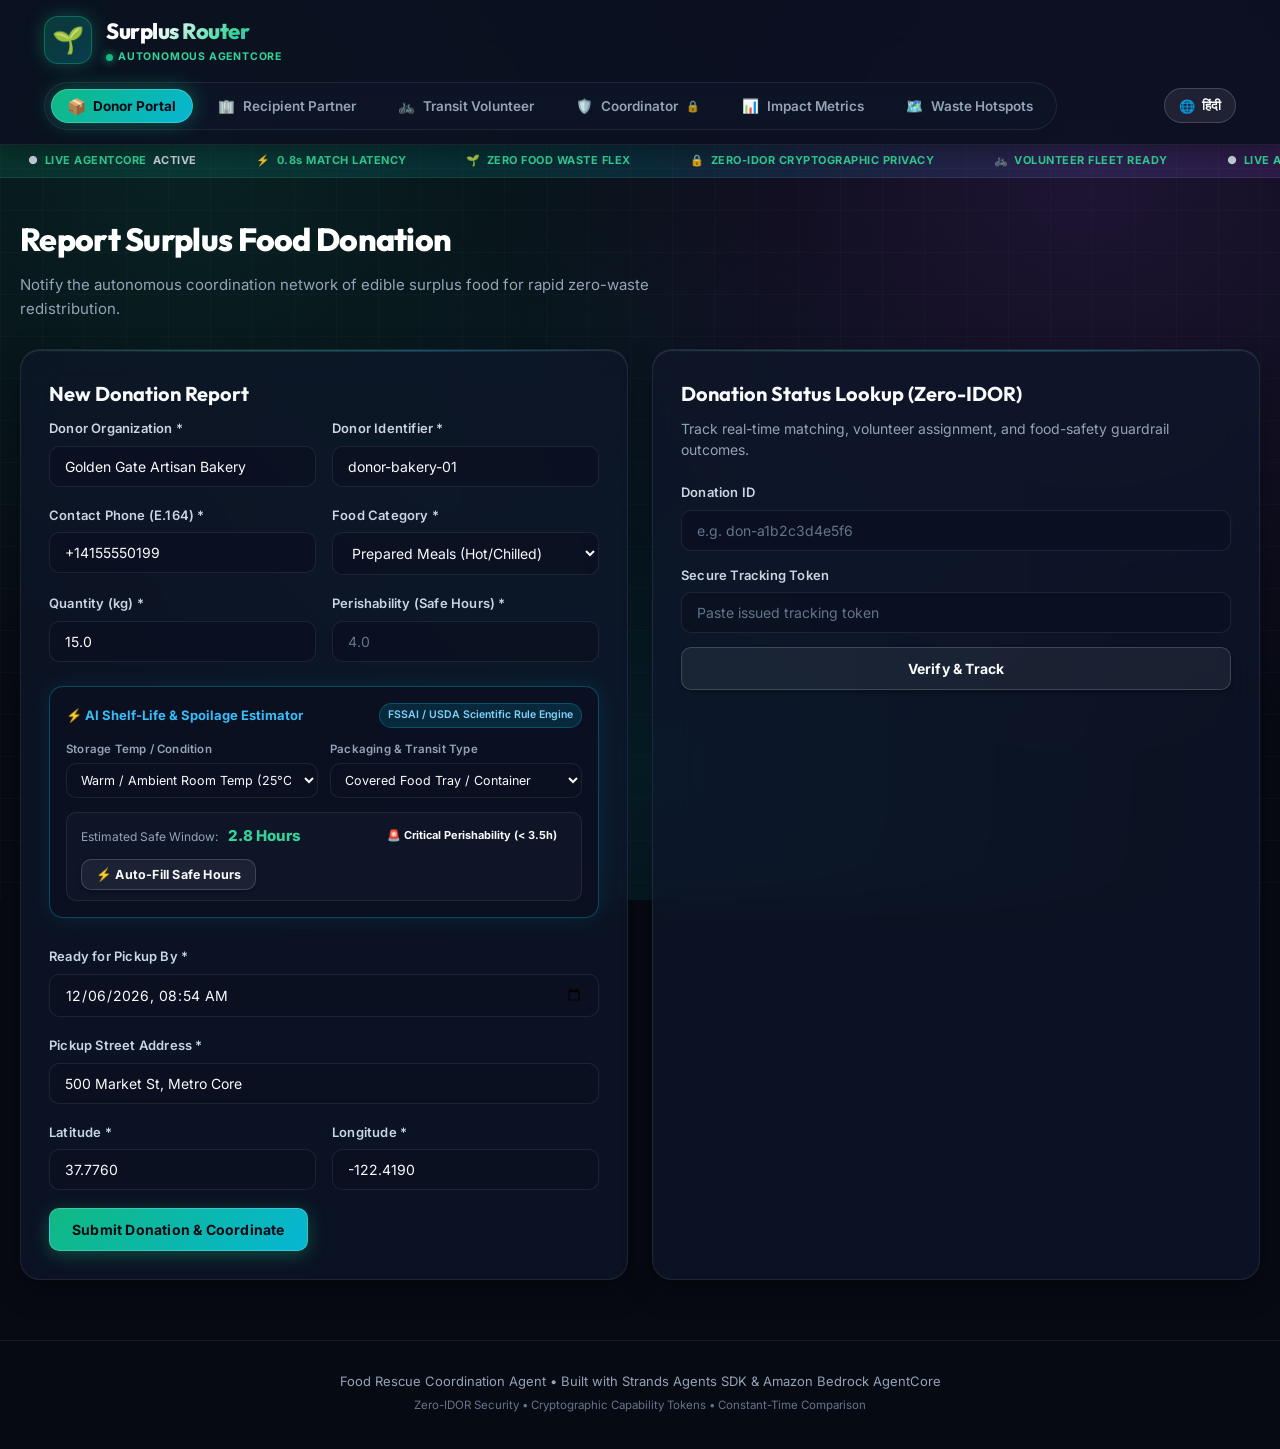
==== frontend/index.html @ caf74957 "feat: add AI/ML forecasting, Arrhenius shelf-life, VRP route optimization, 10-slide executive presen" ====
<!DOCTYPE html>
<html lang="en">
<head>
  <meta charset="UTF-8">
  <meta name="viewport" content="width=device-width, initial-scale=1.0">
  <meta name="description" content="Surplus Router: Autonomous food rescue coordination agent matching surplus food to local community partners and shelters with transparent scoring and zero-leak privacy.">
  <title>Surplus Router — Autonomous Food Rescue Coordination Agent</title>
  <!-- Google Fonts: Inter & Outfit -->
  <link rel="preconnect" href="https://fonts.googleapis.com">
  <link rel="preconnect" href="https://fonts.gstatic.com" crossorigin>
  <link href="https://fonts.googleapis.com/css2?family=Inter:wght@400;500;600;700&family=Outfit:wght@500;600;700;800&display=swap" rel="stylesheet">
  <link rel="stylesheet" href="css/style.css">
</head>
<body>
  <!-- Global Application Header -->
  <header class="app-header">
    <div class="header-container">
      <div class="logo-group">
        <span class="logo-icon" aria-hidden="true">🌱</span>
        <div class="logo-text">
          <span class="logo-title">Surplus Router</span>
          <span class="logo-badge">Autonomous AgentCore</span>
        </div>
      </div>

      <!-- Navigation Tabs with Accessible Roles -->
      <nav class="role-nav" aria-label="Role Navigation">
        <button id="nav-tab-donor" class="nav-btn active" data-tab="donor" aria-selected="true" role="tab">
          <span class="nav-icon">📦</span> <span data-i18n="nav_donor">Donor Portal</span>
        </button>
        <button id="nav-tab-recipient" class="nav-btn" data-tab="recipient" aria-selected="false" role="tab">
          <span class="nav-icon">🏢</span> <span data-i18n="nav_recipient">Recipient Partner</span>
        </button>
        <button id="nav-tab-volunteer" class="nav-btn" data-tab="volunteer" aria-selected="false" role="tab">
          <span class="nav-icon">🚲</span> <span data-i18n="nav_volunteer">Transit Volunteer</span>
        </button>
        <button id="nav-tab-coordinator" class="nav-btn" data-tab="coordinator" aria-selected="false" role="tab">
          <span class="nav-icon">🛡️</span> <span data-i18n="nav_coordinator">Coordinator</span> <span class="lock-indicator">🔒</span>
        </button>
        <button id="nav-tab-impact" class="nav-btn" data-tab="impact" aria-selected="false" role="tab">
          <span class="nav-icon">📊</span> <span data-i18n="nav_impact">Impact Metrics</span>
        </button>
        <button id="nav-tab-hotspots" class="nav-btn" data-tab="hotspots" aria-selected="false" role="tab">
          <span class="nav-icon">🗺️</span> <span data-i18n="nav_hotspots">Waste Hotspots</span>
        </button>
      </nav>

      <div class="header-actions">
        <button type="button" id="btn-lang-toggle" class="lang-toggle-btn" title="Toggle Language (English / हिंदी)">
          <span class="lang-flag">🌐</span> <span id="lang-toggle-text">हिंदी</span>
        </button>
      </div>
    </div>
  </header>

  <!-- Live Status Marquee Ticker -->
  <div class="live-ticker-bar" aria-hidden="true">
    <div class="ticker-content">
      <span>● <strong>LIVE AGENTCORE</strong> ACTIVE</span>
      <span>⚡ <strong>0.8s MATCH LATENCY</strong></span>
      <span>🌱 <strong>ZERO FOOD WASTE FLEX</strong></span>
      <span>🔒 <strong>ZERO-IDOR CRYPTOGRAPHIC PRIVACY</strong></span>
      <span>🚲 <strong>VOLUNTEER FLEET READY</strong></span>
      <span>● <strong>LIVE AGENTCORE</strong> ACTIVE</span>
      <span>⚡ <strong>0.8s MATCH LATENCY</strong></span>
      <span>🌱 <strong>ZERO FOOD WASTE FLEX</strong></span>
      <span>🔒 <strong>ZERO-IDOR CRYPTOGRAPHIC PRIVACY</strong></span>
      <span>🚲 <strong>VOLUNTEER FLEET READY</strong></span>
    </div>
  </div>

  <!-- Main Container -->
  <main class="app-main">
    <div class="main-container">

      <!-- ================================================================= -->
      <!-- 1. DONOR PORTAL TAB                                               -->
      <!-- ================================================================= -->
      <section id="tab-panel-donor" class="tab-panel active" role="tabpanel" aria-labelledby="nav-tab-donor">
        <div class="panel-header">
          <h1 data-i18n="donor_heading">Report Surplus Food Donation</h1>
          <p class="panel-subtitle" data-i18n="donor_subtitle">Notify the autonomous coordination network of edible surplus food for rapid zero-waste redistribution.</p>
        </div>

        <div class="grid-layout grid-2-col">
          <!-- Report Form Card -->
          <article class="glass-card">
            <h2 class="card-title" data-i18n="donor_card_title">New Donation Report</h2>
            <form id="donor-report-form" class="standard-form" novalidate>
              <div class="form-row">
                <div class="form-group">
                  <label for="donor-input-name">Donor Organization *</label>
                  <input type="text" id="donor-input-name" required placeholder="e.g. Green Bakery & Deli" maxlength="256">
                </div>
                <div class="form-group">
                  <label for="donor-input-id">Donor Identifier *</label>
                  <input type="text" id="donor-input-id" required placeholder="e.g. donor-kitchen-01" maxlength="64">
                </div>
              </div>

              <div class="form-row">
                <div class="form-group">
                  <label for="donor-input-phone">Contact Phone (E.164) *</label>
                  <input type="tel" id="donor-input-phone" required placeholder="+12125550199" pattern="^\+?[1-9]\d{6,14}$">
                </div>
                <div class="form-group">
                  <label for="donor-select-category">Food Category *</label>
                  <select id="donor-select-category" required>
                    <option value="prepared_meals">Prepared Meals (Hot/Chilled)</option>
                    <option value="produce">Fresh Produce (Fruits/Veg)</option>
                    <option value="bakery">Bakery & Bread</option>
                    <option value="dairy">Dairy & Refrigerated</option>
                    <option value="meat">Meat & Poultry</option>
                    <option value="packaged">Packaged Goods & Pantry</option>
                  </select>
                </div>
              </div>

              <div class="form-row">
                <div class="form-group">
                  <label for="donor-input-quantity">Quantity (kg) *</label>
                  <input type="number" id="donor-input-quantity" required min="0.5" max="5000" step="0.5" placeholder="25.0">
                </div>
                <div class="form-group">
                  <label for="donor-input-perishability">Perishability (Safe Hours) *</label>
                  <input type="number" id="donor-input-perishability" required min="1.0" max="168.0" step="0.5" placeholder="4.0">
                </div>
              </div>

              <!-- AI Food Shelf-Life & Safety Estimator Widget -->
              <div class="ai-estimator-box">
                <div class="estimator-header">
                  <span class="estimator-title" data-i18n="ai_estimator_title">⚡ AI Shelf-Life & Spoilage Estimator</span>
                  <span class="estimator-badge" data-i18n="ai_estimator_badge">FSSAI / USDA Scientific Rule Engine</span>
                </div>
                <div class="estimator-controls">
                  <div class="estimator-col">
                    <label for="ai-food-temp" data-i18n="ai_temp_label">Storage Temp / Condition</label>
                    <select id="ai-food-temp">
                      <option value="warm_ambient">Warm / Ambient Room Temp (25°C - 35°C)</option>
                      <option value="hot_steaming">Hot / Freshly Cooked (>60°C)</option>
                      <option value="refrigerated">Refrigerated Chilled (0°C - 4°C)</option>
                      <option value="frozen">Frozen Deep Freeze (&lt;-18°C)</option>
                    </select>
                  </div>
                  <div class="estimator-col">
                    <label for="ai-food-packaging" data-i18n="ai_pkg_label">Packaging & Transit Type</label>
                    <select id="ai-food-packaging">
                      <option value="covered_tray">Covered Food Tray / Container</option>
                      <option value="sealed_thermal">Sealed Insulated Thermal Box</option>
                      <option value="open_exposed">Open Buffet / Foil Wrapped</option>
                    </select>
                  </div>
                </div>
                <div class="estimator-result-row">
                  <div class="estimator-result-stat">
                    <span class="stat-label" data-i18n="ai_safe_window_label">Estimated Safe Window:</span>
                    <span id="ai-result-hours" class="stat-value">3.5 Hours</span>
                  </div>
                  <span id="ai-result-badge" class="risk-pill risk-warning">⚠️ High Spoilage Urgency</span>
                  <button type="button" id="btn-apply-shelf-life" class="btn btn-secondary btn-sm" data-i18n="btn_apply_hours">⚡ Auto-Fill Safe Hours</button>
                </div>
              </div>

              <div class="form-group">
                <label for="donor-input-ready-by">Ready for Pickup By *</label>
                <input type="datetime-local" id="donor-input-ready-by" required>
              </div>

              <div class="form-group">
                <label for="donor-input-address">Pickup Street Address *</label>
                <input type="text" id="donor-input-address" required placeholder="100 Main St, New York, NY" maxlength="256">
              </div>

              <div class="form-row">
                <div class="form-group">
                  <label for="donor-input-lat">Latitude *</label>
                  <input type="number" id="donor-input-lat" required step="0.000001" placeholder="40.7128">
                </div>
                <div class="form-group">
                  <label for="donor-input-lon">Longitude *</label>
                  <input type="number" id="donor-input-lon" required step="0.000001" placeholder="-74.0060">
                </div>
              </div>

              <div class="form-actions">
                <button type="submit" id="donor-btn-submit" class="btn btn-primary">
                  <span class="btn-text">Submit Donation & Coordinate</span>
                  <span class="btn-spinner" aria-hidden="true"></span>
                </button>
              </div>
              <div id="donor-form-status" class="alert-message hidden" role="alert"></div>
            </form>
          </article>

          <!-- Tracking & Live Lifecycle Card -->
          <article class="glass-card">
            <h2 class="card-title">Donation Status Lookup (Zero-IDOR)</h2>
            <p class="card-desc">Track real-time matching, volunteer assignment, and food-safety guardrail outcomes.</p>

            <form id="donor-lookup-form" class="lookup-group">
              <div class="form-group">
                <label for="track-input-id">Donation ID</label>
                <input type="text" id="track-input-id" placeholder="e.g. don-a1b2c3d4e5f6" required>
              </div>
              <div class="form-group">
                <label for="track-input-token">Secure Tracking Token</label>
                <input type="password" id="track-input-token" placeholder="Paste issued tracking token" required>
              </div>
              <button type="submit" id="track-btn-search" class="btn btn-secondary">Verify & Track</button>
            </form>

            <div id="donor-tracking-result" class="tracking-result-box hidden">
              <div class="receipt-header">
                <span class="receipt-label">Current Lifecycle State</span>
                <span id="track-status-pill" class="status-pill status-reported">REPORTED</span>
              </div>
              <div class="receipt-details">
                <div class="receipt-row">
                  <span class="key">Donation ID:</span>
                  <span id="track-res-id" class="val mono"></span>
                </div>
                <div class="receipt-row">
                  <span class="key">Category & Weight:</span>
                  <span id="track-res-cat-qty" class="val"></span>
                </div>
                <div class="receipt-row">
                  <span class="key">Matched Partner:</span>
                  <span id="track-res-recipient" class="val highlight"></span>
                </div>
                <div class="receipt-row">
                  <span class="key">Assigned Volunteer:</span>
                  <span id="track-res-volunteer" class="val highlight"></span>
                </div>
                <div class="receipt-row">
                  <span class="key">Ready Window:</span>
                  <span id="track-res-ready" class="val"></span>
                </div>
                <div id="track-escalation-row" class="receipt-row hidden alert-row">
                  <span class="key">Escalation Notice:</span>
                  <span id="track-res-escalation" class="val alert-text"></span>
                </div>
              </div>
              <div id="track-secret-token-display" class="secret-token-box hidden">
                <div class="token-alert-header">
                  <span class="token-alert-title">🔒 Save Your Tracking Secret:</span>
                  <span class="token-badge-masked">🔒 Masked for Security</span>
                </div>
                <div class="token-code-row">
                  <code id="track-secret-token-val" class="token-code"></code>
                  <button type="button" id="track-secret-toggle-btn" class="token-action-btn" title="Toggle token visibility">👁️ Show</button>
                  <button type="button" id="track-secret-copy-btn" class="token-action-btn" title="Copy tracking secret">📋 Copy</button>
                </div>
                <p class="token-note">Required for all future lookups. Stored as a salted SHA-256 hash on server.</p>
              </div>
            </div>
          </article>
        </div>
      </section>

      <!-- ================================================================= -->
      <!-- 2. RECIPIENT PORTAL TAB                                           -->
      <!-- ================================================================= -->
      <section id="tab-panel-recipient" class="tab-panel" role="tabpanel" aria-labelledby="nav-tab-recipient">
        <div class="panel-header">
          <h1 data-i18n="recipient_heading">Recipient Capacity & Dietary Check-in</h1>
          <p class="panel-subtitle" data-i18n="recipient_subtitle">Maintain real-time intake capacity so the autonomous router never over-allocates food to your shelter.</p>
        </div>

        <div class="grid-layout grid-2-col">
          <article class="glass-card">
            <h2 class="card-title">Partner Check-in Form</h2>
            <form id="recipient-checkin-form" class="standard-form">
              <div class="form-row">
                <div class="form-group">
                  <label for="recipient-input-id">Recipient ID *</label>
                  <input type="text" id="recipient-input-id" required placeholder="e.g. rec-shelter-01">
                </div>
                <div class="form-group">
                  <label for="recipient-input-token">Access Token *</label>
                  <input type="password" id="recipient-input-token" required placeholder="Partner secret token">
                </div>
              </div>

              <div class="form-group">
                <label for="recipient-input-capacity">Remaining Intake Capacity (kg) *</label>
                <input type="number" id="recipient-input-capacity" required min="0" max="10000" step="1" placeholder="150">
              </div>

              <div class="form-group">
                <label>Operational Status *</label>
                <div class="radio-group">
                  <label class="radio-label">
                    <input type="radio" name="rec-status" value="ACTIVE" checked> Active Intake
                  </label>
                  <label class="radio-label">
                    <input type="radio" name="rec-status" value="INACTIVE"> Temporarily Paused
                  </label>
                </div>
              </div>

              <div class="form-group">
                <label>Dietary Preferences / Exclusions</label>
                <div class="checkbox-grid">
                  <label class="check-label"><input type="checkbox" id="rec-pref-prepared" value="prepared_meals" checked> Prepared Meals</label>
                  <label class="check-label"><input type="checkbox" id="rec-pref-produce" value="produce" checked> Fresh Produce</label>
                  <label class="check-label"><input type="checkbox" id="rec-pref-bakery" value="bakery" checked> Bakery</label>
                  <label class="check-label"><input type="checkbox" id="rec-pref-halal" value="halal"> Halal Certified Only</label>
                </div>
              </div>

              <button type="submit" id="recipient-btn-update" class="btn btn-primary">
                Update Capacity & Preferences
              </button>
              <div id="recipient-status-msg" class="alert-message hidden" role="alert"></div>
            </form>
          </article>

          <article class="glass-card">
            <h2 class="card-title">Capacity Management Principles</h2>
            <ul class="principles-list">
              <li><strong>Zero Spoilage Guarantee:</strong> Once your capacity drops below a donation's weight, the agent automatically loops to the next ranked recipient.</li>
              <li><strong>Atomic Deductions:</strong> Claims occur via DynamoDB ACID transactions (`TransactWriteItems`), preventing double-allocations.</li>
              <li><strong>Near-Capacity Warning:</strong> When intake falls below 30kg, an advisory signal alerts coordinators without disqualifying valid smaller donations.</li>
            </ul>
          </article>
        </div>
      </section>

      <!-- ================================================================= -->
      <!-- 3. VOLUNTEER PORTAL TAB                                           -->
      <!-- ================================================================= -->
      <section id="tab-panel-volunteer" class="tab-panel" role="tabpanel" aria-labelledby="nav-tab-volunteer">
        <div class="panel-header">
          <h1 data-i18n="volunteer_heading">Transit Volunteer Check-in & Assignments</h1>
          <p class="panel-subtitle" data-i18n="volunteer_subtitle">Update dispatch availability and view active food delivery trips with strict cross-party privacy.</p>
        </div>

        <div class="grid-layout grid-2-col">
          <article class="glass-card">
            <h2 class="card-title">Volunteer Availability</h2>
            <form id="volunteer-checkin-form" class="standard-form">
              <div class="form-row">
                <div class="form-group">
                  <label for="volunteer-input-id">Volunteer ID *</label>
                  <input type="text" id="volunteer-input-id" required placeholder="e.g. vol-alpha-01">
                </div>
                <div class="form-group">
                  <label for="volunteer-input-token">Access Token *</label>
                  <input type="password" id="volunteer-input-token" required placeholder="Volunteer secret token">
                </div>
              </div>

              <div class="form-group">
                <label>Transit Status *</label>
                <div class="radio-group">
                  <label class="radio-label">
                    <input type="radio" name="vol-status" value="AVAILABLE" checked> Available for Dispatch
                  </label>
                  <label class="radio-label">
                    <input type="radio" name="vol-status" value="UNAVAILABLE"> Off Duty / Busy
                  </label>
                </div>
              </div>

              <div class="form-row">
                <div class="form-group">
                  <label for="volunteer-input-vehicle">Vehicle Type</label>
                  <select id="volunteer-input-vehicle">
                    <option value="car">Car / SUV</option>
                    <option value="van">Cargo Van</option>
                    <option value="bicycle">Cargo Bicycle</option>
                    <option value="foot">Walking / Cart</option>
                  </select>
                </div>
                <div class="form-group">
                  <label for="volunteer-input-max-kg">Max Capacity (kg)</label>
                  <input type="number" id="volunteer-input-max-kg" min="5" max="1000" placeholder="50.0">
                </div>
              </div>

              <button type="submit" id="volunteer-btn-save" class="btn btn-primary">Save Availability</button>
              <div id="volunteer-status-msg" class="alert-message hidden" role="alert"></div>
            </form>
          </article>

          <article class="glass-card">
            <h2 class="card-title">My Assigned Rescue Missions</h2>
            <button id="volunteer-btn-refresh-assignments" class="btn btn-secondary btn-sm">Refresh Trip Feed</button>
            <div id="volunteer-assignments-container" class="assignments-list">
              <p class="empty-state">Authenticate to inspect active pickup and delivery missions.</p>
            </div>
          </article>
        </div>
      </section>

      <!-- ================================================================= -->
      <!-- 4. COORDINATOR COMMAND CENTER TAB (AUTHENTICATED)                 -->
      <!-- ================================================================= -->
      <section id="tab-panel-coordinator" class="tab-panel" role="tabpanel" aria-labelledby="nav-tab-coordinator">
        <div class="panel-header">
          <h1 data-i18n="coord_heading">Coordinator Command Center</h1>
          <p class="panel-subtitle" data-i18n="coord_subtitle">Live system oversight, automated escalation handling, and manual dispatch overrides.</p>
        </div>

        <!-- Auth Gate Modal / Overlay -->
        <div id="coord-auth-gate" class="glass-card coord-gate-card">
          <span class="gate-icon">🔐</span>
          <h2>Coordinator Authentication Required</h2>
          <p>Please enter your authorized Coordinator API Key to access live management feeds.</p>
          <form id="coordinator-login-form" class="inline-form">
            <input type="password" id="coord-input-api-key" placeholder="Enter Coordinator API Key" required minlength="16">
            <button type="submit" id="coord-btn-login" class="btn btn-primary">Authenticate</button>
          </form>
          <div id="coord-login-error" class="alert-message alert-error hidden" role="alert"></div>
        </div>

        <!-- Authenticated Dashboard View -->
        <div id="coord-dashboard-view" class="coord-view-container hidden">
          <div class="dashboard-toolbar">
            <div class="toolbar-status">
              <span class="badge badge-online">● Session Active</span>
              <span id="coord-last-refresh" class="timestamp-text"></span>
            </div>
            <div class="toolbar-actions">
              <button id="coord-btn-refresh" class="btn btn-secondary btn-sm">Refresh Live Feed</button>
              <button id="coord-btn-logout" class="btn btn-danger btn-sm">Sign Out</button>
            </div>
          </div>

          <!-- Dual Column: Escalation Queue & Live Feed -->
          <div class="grid-layout grid-2-col">
            <!-- Escalation Queue -->
            <article class="glass-card">
              <div class="card-header-badge">
                <h2 class="card-title">⚠️ Escalation Queue (Action Required)</h2>
                <span id="coord-escalation-count" class="counter-badge count-warning">0</span>
              </div>
              <div id="coord-escalations-list" class="queue-list">
                <p class="empty-state">No pending escalations. Autonomous coordination healthy.</p>
              </div>
            </article>

            <!-- Live Lifecycle Feed -->
            <article class="glass-card">
              <div class="card-header-badge">
                <h2 class="card-title">Active Donation Pipeline</h2>
                <span id="coord-donation-count" class="counter-badge count-info">0</span>
              </div>
              <div id="coord-donations-feed" class="feed-list">
                <p class="empty-state">Loading active donations...</p>
              </div>
            </article>
          </div>
        </div>
      </section>

      <!-- ================================================================= -->
      <!-- 5. IMPACT SUMMARY TAB                                             -->
      <!-- ================================================================= -->
      <section id="tab-panel-impact" class="tab-panel" role="tabpanel" aria-labelledby="nav-tab-impact">
        <div class="panel-header">
          <h1 data-i18n="impact_heading">Community Food Rescue Impact</h1>
          <p class="panel-subtitle" data-i18n="impact_subtitle">Cumulative metrics quantifying surplus food diverted from landfills to community kitchens.</p>
        </div>

        <div class="metrics-grid">
          <div class="metric-card glass-card">
            <span class="metric-icon">⚖️</span>
            <div class="metric-val" id="metric-kg-routed">0.0 kg</div>
            <div class="metric-label">Surplus Food Routed</div>
          </div>

          <div class="metric-card glass-card">
            <span class="metric-icon">🍲</span>
            <div class="metric-val" id="metric-meals-routed">0</div>
            <div class="metric-label">Meals Equivalent (USDA 0.5kg/meal)</div>
          </div>

          <div class="metric-card glass-card">
            <span class="metric-icon">🏛️</span>
            <div class="metric-val" id="metric-orgs-served">0</div>
            <div class="metric-label">Non-Profit Partners Fed</div>
          </div>

          <div class="metric-card glass-card">
            <span class="metric-icon">🚚</span>
            <div class="metric-val" id="metric-active-volunteers">5</div>
            <div class="metric-label">Active Transit Volunteers</div>
          </div>
        </div>
      </section>

      <!-- ================================================================= -->
      <!-- TAB 6: Waste Hotspot Map & Geo Predictive Analytics (Indore / MP) -->
      <!-- ================================================================= -->
      <section id="tab-panel-hotspots" class="tab-panel" role="tabpanel" aria-labelledby="nav-tab-hotspots">
        <div class="panel-header">
          <h1 data-i18n="hotspots_heading">Indore Surplus & Waste Hotspot Map</h1>
          <p class="panel-subtitle" data-i18n="hotspots_subtitle">Predictive geospatial analytics identifying recurring surplus clusters across Indore municipal wards for preemptive volunteer fleet routing.</p>
        </div>

        <div class="hotspots-container">
          <!-- Interactive Geospatial Visualizer -->
          <div class="glass-card">
            <div class="map-toolbar">
              <div>
                <span class="map-badge" data-i18n="hotspot_map_badge">LIVE GEO-HEATMAP</span>
                <span class="map-zone-label" data-i18n="hotspot_map_region">Indore Municipal Corporation (IMC)</span>
              </div>
              <div class="map-filter-group">
                <button type="button" class="map-filter-btn active" data-filter="all" data-i18n="filter_all">All Hotspots</button>
                <button type="button" class="map-filter-btn" data-filter="high" data-i18n="filter_high">High Urgency (&lt;3h)</button>
                <button type="button" class="map-filter-btn" data-filter="night" data-i18n="filter_night">Night Markets</button>
              </div>
            </div>

            <div class="svg-map-wrapper">
              <svg class="cyber-hotspot-svg" viewBox="0 0 600 400" xmlns="http://www.w3.org/2000/svg">
                <!-- Background Grid Coordinates -->
                <defs>
                  <pattern id="grid-pattern" width="30" height="30" patternUnits="userSpaceOnUse">
                    <path d="M 30 0 L 0 0 0 30" fill="none" stroke="rgba(255, 255, 255, 0.04)" stroke-width="1" />
                  </pattern>
                  <radialGradient id="aura-red" cx="50%" cy="50%" r="50%">
                    <stop offset="0%" stop-color="#ef4444" stop-opacity="0.8" />
                    <stop offset="100%" stop-color="#ef4444" stop-opacity="0" />
                  </radialGradient>
                  <radialGradient id="aura-amber" cx="50%" cy="50%" r="50%">
                    <stop offset="0%" stop-color="#f59e0b" stop-opacity="0.8" />
                    <stop offset="100%" stop-color="#f59e0b" stop-opacity="0" />
                  </radialGradient>
                  <radialGradient id="aura-green" cx="50%" cy="50%" r="50%">
                    <stop offset="0%" stop-color="#10b981" stop-opacity="0.8" />
                    <stop offset="100%" stop-color="#10b981" stop-opacity="0" />
                  </radialGradient>
                </defs>
                <rect width="600" height="400" fill="#080c18" />
                <rect width="600" height="400" fill="url(#grid-pattern)" />

                <!-- Transit Route Corridors -->
                <path d="M 230 250 L 330 190 L 450 110" fill="none" stroke="rgba(6, 182, 212, 0.35)" stroke-width="2" stroke-dasharray="4,4" />
                <path d="M 230 250 L 170 320 L 300 340" fill="none" stroke="rgba(16, 185, 129, 0.3)" stroke-width="2" stroke-dasharray="4,4" />
                <path d="M 330 190 L 370 230 L 300 340" fill="none" stroke="rgba(244, 63, 94, 0.35)" stroke-width="2" stroke-dasharray="4,4" />

                <!-- Partner Shelters (Destination hubs) -->
                <g class="shelter-node" transform="translate(300, 340)">
                  <rect x="-8" y="-8" width="16" height="16" fill="#06b6d4" rx="3" />
                  <text x="0" y="20" fill="#94a3b8" font-size="10" text-anchor="middle" font-family="Inter, sans-serif">Geeta Bhawan Shelter</text>
                </g>
                <g class="shelter-node" transform="translate(490, 160)">
                  <rect x="-8" y="-8" width="16" height="16" fill="#06b6d4" rx="3" />
                  <text x="0" y="20" fill="#94a3b8" font-size="10" text-anchor="middle" font-family="Inter, sans-serif">Vijay Nagar Red Cross</text>
                </g>

                <!-- Hotspot 1: Sarafa Night Market (High Urgency) -->
                <g class="map-node node-active" id="node-sarafa" data-zone="sarafa" transform="translate(230, 250)">
                  <circle class="pulse-aura" r="28" fill="url(#aura-red)" />
                  <circle class="node-dot" r="9" fill="#ef4444" stroke="#ffffff" stroke-width="2" />
                  <text x="0" y="-14" fill="#ffffff" font-size="11" font-weight="700" text-anchor="middle" font-family="Inter, sans-serif">Sarafa Bazaar</text>
                  <text x="0" y="22" fill="#f87171" font-size="9" text-anchor="middle" font-family="Inter, sans-serif">185 kg/day (High)</text>
                </g>

                <!-- Hotspot 2: 56 Dukan (Medium Urgency) -->
                <g class="map-node" id="node-chhappan" data-zone="chhappan" transform="translate(330, 190)">
                  <circle class="pulse-aura" r="24" fill="url(#aura-amber)" />
                  <circle class="node-dot" r="8" fill="#f59e0b" stroke="#ffffff" stroke-width="2" />
                  <text x="0" y="-13" fill="#ffffff" font-size="11" font-weight="700" text-anchor="middle" font-family="Inter, sans-serif">56 Dukan</text>
                  <text x="0" y="21" fill="#fbbf24" font-size="9" text-anchor="middle" font-family="Inter, sans-serif">140 kg/day</text>
                </g>

                <!-- Hotspot 3: Vijay Nagar Banquet Belt (High Urgency) -->
                <g class="map-node" id="node-vijaynagar" data-zone="vijaynagar" transform="translate(450, 110)">
                  <circle class="pulse-aura" r="32" fill="url(#aura-red)" />
                  <circle class="node-dot" r="10" fill="#ef4444" stroke="#ffffff" stroke-width="2" />
                  <text x="0" y="-15" fill="#ffffff" font-size="11" font-weight="700" text-anchor="middle" font-family="Inter, sans-serif">Vijay Nagar Banquets</text>
                  <text x="0" y="24" fill="#f87171" font-size="9" text-anchor="middle" font-family="Inter, sans-serif">320 kg/night</text>
                </g>

                <!-- Hotspot 4: Old Palasia Cafes (Low Urgency) -->
                <g class="map-node" id="node-palasia" data-zone="palasia" transform="translate(370, 240)">
                  <circle class="pulse-aura" r="20" fill="url(#aura-green)" />
                  <circle class="node-dot" r="7" fill="#10b981" stroke="#ffffff" stroke-width="2" />
                  <text x="0" y="-12" fill="#ffffff" font-size="11" font-weight="700" text-anchor="middle" font-family="Inter, sans-serif">Old Palasia Hub</text>
                  <text x="0" y="20" fill="#34d399" font-size="9" text-anchor="middle" font-family="Inter, sans-serif">95 kg/day</text>
                </g>

                <!-- Hotspot 5: Bhawarkua Student Mess (Medium Urgency) -->
                <g class="map-node" id="node-bhawarkua" data-zone="bhawarkua" transform="translate(170, 320)">
                  <circle class="pulse-aura" r="26" fill="url(#aura-amber)" />
                  <circle class="node-dot" r="8" fill="#f59e0b" stroke="#ffffff" stroke-width="2" />
                  <text x="0" y="-13" fill="#ffffff" font-size="11" font-weight="700" text-anchor="middle" font-family="Inter, sans-serif">Bhawarkua Mess Cluster</text>
                  <text x="0" y="21" fill="#fbbf24" font-size="9" text-anchor="middle" font-family="Inter, sans-serif">210 kg/day</text>
                </g>
              </svg>
            </div>

            <div class="map-legend">
              <span class="legend-item"><span class="dot dot-red"></span> <span data-i18n="legend_high">Critical Surplus (&gt;150kg/day, Urgent)</span></span>
              <span class="legend-item"><span class="dot dot-amber"></span> <span data-i18n="legend_med">Moderate Surplus (100–150kg/day)</span></span>
              <span class="legend-item"><span class="dot dot-green"></span> <span data-i18n="legend_low">Controlled Surplus (&lt;100kg/day)</span></span>
              <span class="legend-item"><span class="dot" style="background: #06b6d4; border-radius: 2px;"></span> <span data-i18n="legend_shelter">Registered Community Shelter</span></span>
            </div>
          </div>

          <!-- Hotspot Analytics Detail Panel -->
          <div class="glass-card">
            <h2 id="hotspot-zone-title" style="margin-bottom: 6px;">Sarafa Night Food Market</h2>
            <p id="hotspot-zone-meta" class="panel-subtitle" style="margin-bottom: 16px;">Indore Ward 57 • Rajwada Commercial Zone</p>

            <div class="hotspot-stats-grid">
              <div class="h-stat-box">
                <span class="h-stat-lbl" data-i18n="h_lbl_surplus">Avg Weekly Surplus</span>
                <span id="h-stat-surplus" class="h-stat-val text-red">1,280 kg</span>
              </div>
              <div class="h-stat-box">
                <span class="h-stat-lbl" data-i18n="h_lbl_category">Dominant Category</span>
                <span id="h-stat-category" class="h-stat-val text-cyan">Prepared Meals & Sweets</span>
              </div>
              <div class="h-stat-box">
                <span class="h-stat-lbl" data-i18n="h_lbl_peak">Peak Surplus Hours</span>
                <span id="h-stat-peak" class="h-stat-val text-amber">10:30 PM – 2:00 AM</span>
              </div>
              <div class="h-stat-box">
                <span class="h-stat-lbl" data-i18n="h_lbl_transit">Avg Transit to Shelter</span>
                <span id="h-stat-transit" class="h-stat-val text-emerald">2.4 km (12 min)</span>
              </div>
            </div>

            <div class="hotspot-action-box">
              <span class="action-heading" data-i18n="h_dispatch_heading">⚡ Autonomous Dispatch Advisory</span>
              <p id="hotspot-advisory" class="advisory-text" data-i18n="h_advisory_text">Sarafa market operates until late midnight with high-perishability cooked food. Autonomous router recommends pre-allocating 2 electric two-wheeler volunteers near Rajwada at 10:00 PM for instant 15-minute handoffs to Geeta Bhawan Rain Basera.</p>
              <button type="button" id="btn-dispatch-hotspot" class="btn btn-primary btn-sm" style="width: 100%;" data-i18n="btn_dispatch_volunteers">
                🚀 Pre-Position Volunteer Fleet Now
              </button>
            </div>
          </div>
        </div>
      </section>

    </div>
  </main>

  <footer class="app-footer">
    <div class="footer-container">
      <p>Food Rescue Coordination Agent • Built with Strands Agents SDK & Amazon Bedrock AgentCore</p>
      <p class="sub-footer">Zero-IDOR Security • Cryptographic Capability Tokens • Constant-Time Comparison</p>
    </div>
  </footer>

  <!-- Main Vanilla Script -->
  <script src="js/app.js"></script>
</body>
</html>
---- frontend/css/style.css ----
/* ==========================================================================
   Surplus Router — Next-Gen Cyber-Luxe Design System (Gen-Z Aesthetic)
   Ultra-modern Dark Glassmorphism, Electric Neon Accents, Mesh Gradients,
   Smooth Micro-Interactions, and High-Performance Aesthetics.
   ========================================================================== */

:root {
  /* Surface & Cosmic Dark Canvas */
  --bg-main: #070a13;
  --bg-alt: #0d1222;
  --surface-card: rgba(15, 23, 42, 0.72);
  --surface-card-hover: rgba(22, 34, 62, 0.82);
  --surface-input: rgba(11, 17, 33, 0.85);
  --surface-input-focus: rgba(15, 23, 42, 0.95);
  
  /* Cyber Borders */
  --border-subtle: rgba(255, 255, 255, 0.08);
  --border-medium: rgba(255, 255, 255, 0.16);
  --border-active: #10b981;
  --border-glow-emerald: rgba(16, 185, 129, 0.4);
  --border-glow-cyan: rgba(6, 182, 212, 0.4);

  /* Vibrant Gen-Z Color Palette */
  --accent-emerald: #10b981;
  --accent-emerald-bright: #34d399;
  --accent-emerald-hover: #059669;
  --accent-emerald-light: rgba(16, 185, 129, 0.12);
  --accent-emerald-border: rgba(16, 185, 129, 0.35);
  --accent-emerald-glow: rgba(16, 185, 129, 0.35);

  --accent-cyan: #06b6d4;
  --accent-cyan-bright: #38bdf8;
  --accent-cyan-light: rgba(6, 182, 212, 0.12);
  --accent-cyan-border: rgba(6, 182, 212, 0.35);

  --accent-purple: #a855f7;
  --accent-purple-bright: #c084fc;
  --accent-purple-light: rgba(168, 85, 247, 0.12);
  --accent-purple-border: rgba(168, 85, 247, 0.35);

  --accent-magenta: #ec4899;
  --accent-amber: #f59e0b;
  --accent-amber-light: rgba(245, 158, 11, 0.12);
  --accent-amber-border: rgba(245, 158, 11, 0.35);

  --accent-rose: #f43f5e;
  --accent-rose-light: rgba(244, 63, 94, 0.12);
  --accent-rose-border: rgba(244, 63, 94, 0.35);

  /* Typography */
  --text-primary: #f8fafc;
  --text-secondary: #cbd5e1;
  --text-muted: #94a3b8;
  --text-light: #64748b;

  --font-sans: 'Inter', -apple-system, BlinkMacSystemFont, 'Segoe UI', Roboto, sans-serif;
  --font-heading: 'Outfit', 'Inter', sans-serif;

  /* Radii & Shadows */
  --radius-sm: 10px;
  --radius-md: 14px;
  --radius-lg: 20px;
  --radius-full: 9999px;

  --shadow-sm: 0 2px 4px rgba(0, 0, 0, 0.3);
  --shadow-card: 0 10px 30px -5px rgba(0, 0, 0, 0.5), inset 0 1px 0 rgba(255, 255, 255, 0.1);
  --shadow-card-hover: 0 20px 45px -10px rgba(0, 0, 0, 0.7), 0 0 25px rgba(16, 185, 129, 0.25), inset 0 1px 0 rgba(255, 255, 255, 0.2);
  --shadow-glow: 0 0 25px rgba(16, 185, 129, 0.45);

  --transition-fast: 0.15s cubic-bezier(0.4, 0, 0.2, 1);
  --transition-normal: 0.25s cubic-bezier(0.4, 0, 0.2, 1);
}

*, *::before, *::after {
  box-sizing: border-box;
  margin: 0;
  padding: 0;
}

body {
  font-family: var(--font-sans);
  background-color: var(--bg-main);
  background-image: 
    radial-gradient(circle at 15% 15%, rgba(16, 185, 129, 0.14) 0px, transparent 45%),
    radial-gradient(circle at 85% 18%, rgba(168, 85, 247, 0.14) 0px, transparent 45%),
    radial-gradient(circle at 50% 85%, rgba(6, 182, 212, 0.12) 0px, transparent 55%),
    linear-gradient(rgba(255, 255, 255, 0.02) 1px, transparent 1px),
    linear-gradient(90deg, rgba(255, 255, 255, 0.02) 1px, transparent 1px);
  background-size: 100% 100%, 100% 100%, 100% 100%, 42px 42px, 42px 42px;
  background-attachment: fixed;
  color: var(--text-primary);
  min-height: 100vh;
  display: flex;
  flex-direction: column;
  line-height: 1.6;
  -webkit-font-smoothing: antialiased;
  -moz-osx-font-smoothing: grayscale;
  overflow-x: hidden;
}

/* Custom Scrollbar for Sleek Feel */
::-webkit-scrollbar {
  width: 8px;
  height: 8px;
}
::-webkit-scrollbar-track {
  background: #070a13;
}
::-webkit-scrollbar-thumb {
  background: rgba(255, 255, 255, 0.15);
  border-radius: 4px;
}
::-webkit-scrollbar-thumb:hover {
  background: rgba(16, 185, 129, 0.5);
}

/* ==========================================================================
   Header & Navigation
   ========================================================================== */
.app-header {
  background: rgba(11, 17, 33, 0.82);
  backdrop-filter: blur(24px);
  -webkit-backdrop-filter: blur(24px);
  border-bottom: 1px solid var(--border-subtle);
  position: sticky;
  top: 0;
  z-index: 100;
  box-shadow: 0 4px 25px rgba(0, 0, 0, 0.4);
}

.header-container {
  max-width: 1240px;
  margin: 0 auto;
  padding: 14px 24px;
  display: flex;
  align-items: center;
  justify-content: space-between;
  flex-wrap: wrap;
  gap: 16px;
}

.logo-group {
  display: flex;
  align-items: center;
  gap: 14px;
  text-decoration: none;
}

.logo-icon {
  font-size: 26px;
  background: linear-gradient(135deg, rgba(16, 185, 129, 0.25), rgba(6, 182, 212, 0.25));
  border: 1px solid rgba(16, 185, 129, 0.4);
  box-shadow: 0 0 18px rgba(16, 185, 129, 0.35);
  width: 48px;
  height: 48px;
  display: inline-flex;
  align-items: center;
  justify-content: center;
  border-radius: var(--radius-md);
  transition: transform var(--transition-fast);
}

.logo-icon:hover {
  transform: scale(1.08) rotate(5deg);
}

.logo-text {
  display: flex;
  flex-direction: column;
}

.logo-title {
  font-family: var(--font-heading);
  font-size: 22px;
  font-weight: 800;
  letter-spacing: -0.5px;
  background: linear-gradient(135deg, #ffffff 30%, #34d399 70%, #38bdf8 100%);
  -webkit-background-clip: text;
  -webkit-text-fill-color: transparent;
}

.logo-badge {
  font-size: 10.5px;
  font-weight: 700;
  letter-spacing: 0.8px;
  text-transform: uppercase;
  color: var(--accent-emerald-bright);
  display: flex;
  align-items: center;
  gap: 5px;
}
.logo-badge::before {
  content: "";
  display: inline-block;
  width: 7px;
  height: 7px;
  border-radius: 50%;
  background: #10b981;
  box-shadow: 0 0 8px #10b981;
  animation: pulseLive 2s infinite ease-in-out;
}

@keyframes pulseLive {
  0%, 100% { opacity: 1; transform: scale(1); }
  50% { opacity: 0.4; transform: scale(0.75); }
}

/* Gen-Z Glowing Role Navigation Tabs */
.role-nav {
  display: flex;
  align-items: center;
  gap: 8px;
  background: rgba(15, 23, 42, 0.65);
  padding: 6px;
  border-radius: var(--radius-full);
  border: 1px solid var(--border-subtle);
  backdrop-filter: blur(12px);
}

.nav-btn {
  background: transparent;
  border: 1px solid transparent;
  color: var(--text-muted);
  font-family: var(--font-sans);
  font-size: 13.5px;
  font-weight: 600;
  padding: 8px 16px;
  border-radius: var(--radius-full);
  cursor: pointer;
  display: flex;
  align-items: center;
  gap: 8px;
  transition: all var(--transition-normal);
  white-space: nowrap;
}

.nav-btn:hover {
  color: var(--text-primary);
  background: rgba(255, 255, 255, 0.06);
}

.nav-btn.active {
  background: linear-gradient(135deg, #10b981 0%, #06b6d4 100%);
  color: #070a13;
  font-weight: 700;
  border-color: rgba(255, 255, 255, 0.2);
  box-shadow: 0 0 20px rgba(16, 185, 129, 0.45);
}

.nav-btn.active .nav-icon {
  transform: scale(1.15);
}

.lock-indicator {
  font-size: 11px;
  opacity: 0.8;
}

/* Live Marquee Ticker Bar */
.live-ticker-bar {
  background: linear-gradient(90deg, rgba(16, 185, 129, 0.15), rgba(6, 182, 212, 0.15), rgba(168, 85, 247, 0.15));
  border-bottom: 1px solid rgba(255, 255, 255, 0.08);
  padding: 7px 0;
  overflow: hidden;
  white-space: nowrap;
  font-size: 11px;
  font-weight: 700;
  letter-spacing: 0.5px;
  color: var(--text-secondary);
}

.ticker-content {
  display: inline-block;
  animation: marquee 30s linear infinite;
}

.ticker-content span {
  display: inline-flex;
  align-items: center;
  gap: 6px;
  margin: 0 28px;
}
.ticker-content span strong {
  color: var(--accent-emerald-bright);
}

@keyframes marquee {
  0% { transform: translateX(0); }
  100% { transform: translateX(-50%); }
}

/* ==========================================================================
   Main Content Layout
   ========================================================================== */
.app-main {
  flex: 1;
  padding: 36px 20px 60px 20px;
}

.main-container {
  max-width: 1240px;
  margin: 0 auto;
}

.tab-panel {
  display: none;
  animation: fadeIn 0.3s cubic-bezier(0.16, 1, 0.3, 1);
}

.tab-panel.active {
  display: block;
}

@keyframes fadeIn {
  from {
    opacity: 0;
    transform: translateY(10px) scale(0.995);
  }
  to {
    opacity: 1;
    transform: translateY(0) scale(1);
  }
}

.panel-header {
  margin-bottom: 28px;
}

.panel-header h1 {
  font-family: var(--font-heading);
  font-size: 32px;
  font-weight: 800;
  letter-spacing: -0.7px;
  background: linear-gradient(135deg, #ffffff 40%, #a7f3d0 100%);
  -webkit-background-clip: text;
  -webkit-text-fill-color: transparent;
  margin-bottom: 8px;
}

.panel-subtitle {
  color: var(--text-muted);
  font-size: 15px;
  max-width: 720px;
}

/* Grid Layouts */
.grid-layout {
  display: grid;
  gap: 24px;
}

.grid-2-col {
  grid-template-columns: repeat(auto-fit, minmax(360px, 1fr));
}

/* ==========================================================================
   Glassmorphic Cards (Cyber-Luxe)
   ========================================================================== */
.glass-card {
  background: var(--surface-card);
  backdrop-filter: blur(20px);
  -webkit-backdrop-filter: blur(20px);
  border: 1px solid var(--border-subtle);
  border-radius: var(--radius-lg);
  padding: 28px;
  box-shadow: var(--shadow-card);
  position: relative;
  overflow: hidden;
  transition: transform var(--transition-normal), box-shadow var(--transition-normal), border-color var(--transition-normal);
}

.glass-card::before {
  content: "";
  position: absolute;
  top: 0;
  left: 0;
  right: 0;
  height: 2px;
  background: linear-gradient(90deg, transparent, rgba(16, 185, 129, 0.4), rgba(6, 182, 212, 0.4), transparent);
  opacity: 0.6;
}

.glass-card:hover {
  transform: translateY(-3px);
  border-color: var(--border-glow-emerald);
  box-shadow: var(--shadow-card-hover);
}

.card-title {
  font-family: var(--font-heading);
  font-size: 20px;
  font-weight: 700;
  color: var(--text-primary);
  margin-bottom: 8px;
  display: flex;
  align-items: center;
  justify-content: space-between;
}

.card-desc {
  font-size: 14px;
  color: var(--text-muted);
  margin-bottom: 22px;
  line-height: 1.5;
}

/* ==========================================================================
   Forms & Input Controls
   ========================================================================== */
.standard-form {
  display: flex;
  flex-direction: column;
  gap: 18px;
}

.form-row {
  display: grid;
  grid-template-columns: repeat(auto-fit, minmax(160px, 1fr));
  gap: 16px;
}

.form-group {
  display: flex;
  flex-direction: column;
  gap: 7px;
}

label {
  font-size: 13px;
  font-weight: 600;
  color: var(--text-secondary);
  letter-spacing: 0.2px;
}

input[type="text"],
input[type="tel"],
input[type="password"],
input[type="number"],
input[type="datetime-local"],
select {
  background: var(--surface-input);
  border: 1px solid var(--border-subtle);
  border-radius: var(--radius-sm);
  padding: 11px 15px;
  font-family: var(--font-sans);
  font-size: 14px;
  color: var(--text-primary);
  transition: all var(--transition-fast);
  outline: none;
}

input:hover, select:hover {
  border-color: var(--border-medium);
}

input:focus, select:focus {
  background: var(--surface-input-focus);
  border-color: var(--accent-emerald);
  box-shadow: 0 0 0 3px rgba(16, 185, 129, 0.25), 0 0 15px rgba(16, 185, 129, 0.2);
}

input::placeholder {
  color: var(--text-light);
}

select {
  cursor: pointer;
}
select option {
  background: #0f172a;
  color: #f8fafc;
}

/* Radio & Checkboxes */
.radio-group, .checkbox-grid {
  display: grid;
  grid-template-columns: repeat(auto-fit, minmax(140px, 1fr));
  gap: 10px;
  margin-top: 4px;
}

.radio-label, .check-label {
  display: flex;
  align-items: center;
  gap: 9px;
  font-size: 13.5px;
  font-weight: 500;
  color: var(--text-secondary);
  cursor: pointer;
  background: rgba(255, 255, 255, 0.03);
  padding: 8px 12px;
  border-radius: var(--radius-sm);
  border: 1px solid var(--border-subtle);
  transition: all var(--transition-fast);
}

.radio-label:hover, .check-label:hover {
  background: rgba(16, 185, 129, 0.08);
  border-color: var(--border-glow-emerald);
}

input[type="radio"], input[type="checkbox"] {
  accent-color: var(--accent-emerald);
  width: 16px;
  height: 16px;
  cursor: pointer;
}

/* ==========================================================================
   Buttons & Interactive CTA
   ========================================================================== */
.btn {
  font-family: var(--font-sans);
  font-size: 14px;
  font-weight: 700;
  letter-spacing: 0.2px;
  padding: 12px 22px;
  border-radius: var(--radius-sm);
  border: 1px solid transparent;
  cursor: pointer;
  display: inline-flex;
  align-items: center;
  justify-content: center;
  gap: 9px;
  transition: all var(--transition-normal);
  text-decoration: none;
  position: relative;
  overflow: hidden;
}

.btn:active {
  transform: scale(0.97);
}

.btn-primary {
  background: linear-gradient(135deg, #10b981 0%, #06b6d4 100%);
  color: #070a13;
  border-color: rgba(255, 255, 255, 0.2);
  box-shadow: 0 4px 18px rgba(16, 185, 129, 0.35);
}

.btn-primary:hover {
  background: linear-gradient(135deg, #34d399 0%, #38bdf8 100%);
  box-shadow: 0 6px 24px rgba(16, 185, 129, 0.5), 0 0 15px rgba(6, 182, 212, 0.3);
  transform: translateY(-2px);
}

.btn-secondary {
  background: rgba(255, 255, 255, 0.06);
  color: var(--text-primary);
  border: 1px solid var(--border-medium);
  box-shadow: var(--shadow-sm);
}

.btn-secondary:hover {
  background: rgba(255, 255, 255, 0.12);
  border-color: var(--accent-cyan);
  color: var(--accent-cyan-bright);
}

.btn-danger {
  background: rgba(244, 63, 94, 0.15);
  color: var(--accent-rose);
  border-color: var(--accent-rose-border);
}

.btn-danger:hover {
  background: var(--accent-rose);
  color: white;
  box-shadow: 0 0 16px rgba(244, 63, 94, 0.4);
}

.btn-sm {
  padding: 7px 14px;
  font-size: 12.5px;
  border-radius: var(--radius-sm);
}

/* Spinner */
.btn-spinner {
  display: none;
  width: 15px;
  height: 15px;
  border: 2px solid rgba(0, 0, 0, 0.3);
  border-top-color: #070a13;
  border-radius: 50%;
  animation: spin 0.8s linear infinite;
}

@keyframes spin {
  to { transform: rotate(360deg); }
}

/* ==========================================================================
   Alerts & Notifications
   ========================================================================== */
.alert-message {
  padding: 13px 18px;
  border-radius: var(--radius-sm);
  font-size: 13.5px;
  font-weight: 500;
  display: flex;
  align-items: center;
  gap: 10px;
  margin-top: 10px;
}

.alert-success {
  background: rgba(16, 185, 129, 0.15);
  border: 1px solid rgba(16, 185, 129, 0.4);
  color: #a7f3d0;
}

.alert-error {
  background: rgba(244, 63, 94, 0.15);
  border: 1px solid rgba(244, 63, 94, 0.4);
  color: #fecdd3;
}

.alert-warning {
  background: rgba(245, 158, 11, 0.15);
  border: 1px solid rgba(245, 158, 11, 0.4);
  color: #fde68a;
}

.hidden {
  display: none !important;
}

/* ==========================================================================
   Tracking Result Box & Zero-IDOR Receipts
   ========================================================================== */
.lookup-group {
  display: flex;
  flex-direction: column;
  gap: 14px;
  margin-bottom: 22px;
}

.tracking-result-box {
  background: rgba(11, 17, 33, 0.9);
  border: 1px solid rgba(16, 185, 129, 0.35);
  border-radius: var(--radius-md);
  padding: 20px;
  box-shadow: 0 0 25px rgba(16, 185, 129, 0.15);
  animation: fadeIn 0.3s ease;
}

.receipt-header {
  display: flex;
  justify-content: space-between;
  align-items: center;
  border-bottom: 1px solid var(--border-subtle);
  padding-bottom: 14px;
  margin-bottom: 14px;
}

.receipt-label {
  font-size: 12px;
  text-transform: uppercase;
  font-weight: 700;
  letter-spacing: 0.7px;
  color: var(--text-muted);
}

.status-pill {
  font-size: 11.5px;
  font-weight: 800;
  padding: 4px 12px;
  border-radius: var(--radius-full);
  letter-spacing: 0.5px;
}

.status-reported {
  background: rgba(6, 182, 212, 0.18);
  color: #38bdf8;
  border: 1px solid rgba(6, 182, 212, 0.4);
}

.status-assigned {
  background: rgba(16, 185, 129, 0.2);
  color: #34d399;
  border: 1px solid rgba(16, 185, 129, 0.5);
  box-shadow: 0 0 12px rgba(16, 185, 129, 0.3);
}

.status-in-transit {
  background: rgba(245, 158, 11, 0.2);
  color: #fbbf24;
  border: 1px solid rgba(245, 158, 11, 0.5);
}

.status-delivered {
  background: rgba(168, 85, 247, 0.2);
  color: #c084fc;
  border: 1px solid rgba(168, 85, 247, 0.5);
}

.receipt-details {
  display: flex;
  flex-direction: column;
  gap: 10px;
}

.receipt-row {
  display: flex;
  justify-content: space-between;
  font-size: 13.5px;
}

.receipt-row .key {
  color: var(--text-muted);
}

.receipt-row .val {
  font-weight: 600;
  color: var(--text-primary);
  text-align: right;
}

.receipt-row .val.highlight {
  color: var(--accent-emerald-bright);
}

.receipt-row .val.mono {
  font-family: monospace;
  font-size: 12px;
  color: var(--accent-cyan-bright);
}

/* Secret Token Box */
.secret-token-box {
  margin-top: 16px;
  background: rgba(15, 23, 42, 0.8);
  border: 1px solid rgba(245, 158, 11, 0.4);
  border-radius: var(--radius-sm);
  padding: 14px;
}

.token-alert-header {
  display: flex;
  justify-content: space-between;
  align-items: center;
  font-size: 12px;
  font-weight: 700;
  margin-bottom: 8px;
}

.token-badge-masked {
  background: rgba(245, 158, 11, 0.2);
  color: #fde68a;
  padding: 2px 7px;
  border-radius: 4px;
  font-size: 10.5px;
}

.token-code-row {
  display: flex;
  gap: 8px;
  align-items: center;
}

.token-code {
  flex: 1;
  background: #070a13;
  padding: 7px 11px;
  border-radius: 6px;
  font-family: monospace;
  font-size: 11.5px;
  color: var(--accent-emerald-bright);
  border: 1px solid rgba(255, 255, 255, 0.1);
  overflow-x: auto;
}

.token-action-btn {
  background: rgba(255, 255, 255, 0.08);
  border: 1px solid var(--border-medium);
  color: var(--text-primary);
  padding: 6px 12px;
  border-radius: 6px;
  font-size: 12px;
  cursor: pointer;
  font-weight: 600;
  transition: all var(--transition-fast);
}

.token-action-btn:hover {
  background: rgba(16, 185, 129, 0.2);
  border-color: var(--accent-emerald);
}

.token-note {
  font-size: 11px;
  color: var(--text-muted);
  margin-top: 6px;
}

/* Principles List */
.principles-list {
  list-style: none;
  display: flex;
  flex-direction: column;
  gap: 16px;
}

.principles-list li {
  font-size: 13.5px;
  color: var(--text-secondary);
  line-height: 1.55;
  padding-left: 20px;
  position: relative;
}

.principles-list li::before {
  content: "✦";
  position: absolute;
  left: 0;
  color: var(--accent-emerald-bright);
  font-size: 12px;
}

/* ==========================================================================
   Coordinator Command Center
   ========================================================================== */
.coord-gate-card {
  text-align: center;
  max-width: 520px;
  margin: 40px auto;
  padding: 44px 32px;
}

.gate-icon {
  font-size: 42px;
  display: block;
  margin-bottom: 12px;
}

.coord-gate-card h2 {
  font-family: var(--font-heading);
  font-size: 22px;
  font-weight: 800;
  margin-bottom: 8px;
  color: var(--text-primary);
}

.coord-gate-card p {
  color: var(--text-muted);
  font-size: 14px;
  margin-bottom: 22px;
}

.inline-form {
  display: flex;
  gap: 10px;
}

.inline-form input {
  flex: 1;
}

.dashboard-toolbar {
  display: flex;
  justify-content: space-between;
  align-items: center;
  background: rgba(15, 23, 42, 0.6);
  border: 1px solid var(--border-subtle);
  padding: 12px 20px;
  border-radius: var(--radius-md);
  margin-bottom: 24px;
}

.toolbar-status {
  display: flex;
  align-items: center;
  gap: 14px;
}

.badge {
  font-size: 11px;
  font-weight: 700;
  padding: 4px 10px;
  border-radius: var(--radius-full);
}

.badge-online {
  background: rgba(16, 185, 129, 0.2);
  color: #34d399;
  border: 1px solid rgba(16, 185, 129, 0.4);
}

.card-header-badge {
  display: flex;
  justify-content: space-between;
  align-items: center;
  margin-bottom: 16px;
}

.counter-badge {
  font-size: 12px;
  font-weight: 800;
  padding: 3px 10px;
  border-radius: var(--radius-full);
}

.count-warning {
  background: rgba(245, 158, 11, 0.25);
  color: #fbbf24;
  border: 1px solid rgba(245, 158, 11, 0.5);
}

.count-info {
  background: rgba(6, 182, 212, 0.25);
  color: #38bdf8;
  border: 1px solid rgba(6, 182, 212, 0.5);
}

.empty-state {
  text-align: center;
  color: var(--text-muted);
  font-size: 13.5px;
  padding: 32px 16px;
}

/* ==========================================================================
   Impact Metrics Tab (Gen-Z Holographic Grid)
   ========================================================================== */
.metrics-grid {
  display: grid;
  grid-template-columns: repeat(auto-fit, minmax(260px, 1fr));
  gap: 24px;
  margin-top: 10px;
}

.metric-card {
  text-align: center;
  padding: 38px 24px;
  position: relative;
  overflow: hidden;
  background: linear-gradient(135deg, rgba(15, 23, 42, 0.8), rgba(11, 17, 33, 0.9));
  border: 1px solid rgba(255, 255, 255, 0.08);
}

.metric-card::after {
  content: "";
  position: absolute;
  bottom: 0;
  left: 10%;
  right: 10%;
  height: 2px;
  background: linear-gradient(90deg, transparent, var(--accent-emerald-bright), var(--accent-cyan-bright), transparent);
}

.metric-card:hover {
  transform: translateY(-5px);
  border-color: rgba(16, 185, 129, 0.5);
  box-shadow: 0 20px 40px -10px rgba(0, 0, 0, 0.6), 0 0 30px rgba(16, 185, 129, 0.3);
}

.metric-icon {
  font-size: 40px;
  display: inline-flex;
  align-items: center;
  justify-content: center;
  width: 74px;
  height: 74px;
  background: rgba(255, 255, 255, 0.04);
  border: 1px solid rgba(255, 255, 255, 0.1);
  border-radius: var(--radius-full);
  margin-bottom: 18px;
  box-shadow: 0 0 20px rgba(16, 185, 129, 0.15);
  transition: transform var(--transition-fast);
}

.metric-card:hover .metric-icon {
  transform: scale(1.12) rotate(6deg);
}

.metric-val {
  font-family: var(--font-heading);
  font-size: 38px;
  font-weight: 800;
  letter-spacing: -0.5px;
  background: linear-gradient(135deg, #ffffff 40%, #34d399 80%, #38bdf8 100%);
  -webkit-background-clip: text;
  -webkit-text-fill-color: transparent;
  margin-bottom: 6px;
}

.metric-label {
  font-size: 13.5px;
  font-weight: 600;
  color: var(--text-muted);
  letter-spacing: 0.2px;
}

/* ==========================================================================
   Footer
   ========================================================================== */
.app-footer {
  border-top: 1px solid var(--border-subtle);
  background: rgba(7, 10, 19, 0.95);
  padding: 30px 20px;
  text-align: center;
  color: var(--text-muted);
  font-size: 13px;
  margin-top: auto;
}

.footer-container p {
  margin-bottom: 4px;
}

.sub-footer {
  font-size: 11.5px;
  color: var(--text-light);
}

/* ==========================================================================
   Responsive Adaptations
   ========================================================================== */
@media (max-width: 900px) {
  .header-container {
    flex-direction: column;
    align-items: flex-start;
  }
  .role-nav {
    width: 100%;
    overflow-x: auto;
    padding: 4px;
  }
  .nav-btn {
    padding: 7px 12px;
    font-size: 12.5px;
  }
  .grid-2-col {
    grid-template-columns: 1fr;
  }
}

/* ==========================================================================
   Language Switcher (i18n Toggle)
   ========================================================================== */
.header-actions {
  display: flex;
  align-items: center;
  gap: 10px;
}

.lang-toggle-btn {
  background: rgba(255, 255, 255, 0.08);
  border: 1px solid var(--border-medium);
  color: var(--text-primary);
  font-family: var(--font-sans);
  font-size: 13px;
  font-weight: 700;
  padding: 8px 14px;
  border-radius: var(--radius-full);
  cursor: pointer;
  display: inline-flex;
  align-items: center;
  gap: 7px;
  transition: all var(--transition-fast);
}

.lang-toggle-btn:hover {
  background: rgba(16, 185, 129, 0.2);
  border-color: var(--accent-emerald);
  box-shadow: 0 0 15px rgba(16, 185, 129, 0.3);
  transform: translateY(-1px);
}

/* ==========================================================================
   AI Shelf-Life & Safety Estimator Widget
   ========================================================================== */
.ai-estimator-box {
  background: rgba(11, 17, 33, 0.9);
  border: 1px solid rgba(6, 182, 212, 0.35);
  border-radius: var(--radius-md);
  padding: 16px;
  margin: 6px 0 10px 0;
  box-shadow: 0 0 20px rgba(6, 182, 212, 0.12);
}

.estimator-header {
  display: flex;
  justify-content: space-between;
  align-items: center;
  margin-bottom: 12px;
  flex-wrap: wrap;
  gap: 8px;
}

.estimator-title {
  font-size: 13px;
  font-weight: 700;
  color: var(--accent-cyan-bright);
}

.estimator-badge {
  font-size: 10.5px;
  font-weight: 600;
  padding: 3px 8px;
  border-radius: var(--radius-full);
  background: rgba(6, 182, 212, 0.15);
  color: #7dd3fc;
  border: 1px solid rgba(6, 182, 212, 0.3);
}

.estimator-controls {
  display: grid;
  grid-template-columns: repeat(auto-fit, minmax(160px, 1fr));
  gap: 12px;
  margin-bottom: 14px;
}

.estimator-col {
  display: flex;
  flex-direction: column;
  gap: 5px;
}

.estimator-col label {
  font-size: 11.5px;
  color: var(--text-muted);
}

.estimator-col select {
  font-size: 12.5px;
  padding: 8px 10px;
}

.estimator-result-row {
  display: flex;
  align-items: center;
  justify-content: space-between;
  background: rgba(15, 23, 42, 0.85);
  padding: 10px 14px;
  border-radius: var(--radius-sm);
  border: 1px solid var(--border-subtle);
  flex-wrap: wrap;
  gap: 10px;
}

.estimator-result-stat .stat-label {
  font-size: 12px;
  color: var(--text-muted);
  margin-right: 6px;
}

.estimator-result-stat .stat-value {
  font-size: 15px;
  font-weight: 800;
  color: #34d399;
}

.risk-pill {
  font-size: 11px;
  font-weight: 700;
  padding: 4px 10px;
  border-radius: var(--radius-full);
}

.risk-warning {
  background: rgba(245, 158, 11, 0.2);
  color: #fbbf24;
  border: 1px solid rgba(245, 158, 11, 0.4);
}

.risk-critical {
  background: rgba(244, 63, 94, 0.2);
  color: #f87171;
  border: 1px solid rgba(244, 63, 94, 0.4);
}

.risk-safe {
  background: rgba(16, 185, 129, 0.2);
  color: #34d399;
  border: 1px solid rgba(16, 185, 129, 0.4);
}

/* ==========================================================================
   Waste Hotspot Map & Predictive Analytics
   ========================================================================== */
.hotspots-container {
  display: grid;
  grid-template-columns: 1.4fr 1fr;
  gap: 24px;
}

@media (max-width: 960px) {
  .hotspots-container {
    grid-template-columns: 1fr;
  }
}

.map-toolbar {
  display: flex;
  justify-content: space-between;
  align-items: center;
  margin-bottom: 16px;
  flex-wrap: wrap;
  gap: 12px;
}

.map-badge {
  font-size: 11px;
  font-weight: 700;
  color: var(--accent-emerald-bright);
  background: rgba(16, 185, 129, 0.15);
  padding: 3px 8px;
  border-radius: 4px;
  border: 1px solid rgba(16, 185, 129, 0.3);
  margin-right: 8px;
}

.map-zone-label {
  font-size: 13px;
  font-weight: 600;
  color: var(--text-secondary);
}

.map-filter-group {
  display: flex;
  gap: 6px;
  flex-wrap: wrap;
}

.map-filter-btn {
  background: rgba(255, 255, 255, 0.04);
  border: 1px solid var(--border-subtle);
  color: var(--text-muted);
  font-size: 11.5px;
  padding: 5px 10px;
  border-radius: var(--radius-sm);
  cursor: pointer;
  transition: all var(--transition-fast);
}

.map-filter-btn:hover, .map-filter-btn.active {
  background: rgba(6, 182, 212, 0.2);
  color: var(--accent-cyan-bright);
  border-color: var(--accent-cyan);
}

.svg-map-wrapper {
  background: #080c18;
  border-radius: var(--radius-md);
  border: 1px solid var(--border-subtle);
  padding: 12px;
  position: relative;
  overflow: hidden;
}

.cyber-hotspot-svg {
  width: 100%;
  height: auto;
  display: block;
}

.map-node {
  cursor: pointer;
  transition: transform 0.2s ease;
}

.map-node:hover {
  transform: scale(1.1);
}

.map-node.node-active circle.node-dot {
  filter: drop-shadow(0 0 10px #ffffff);
}

.pulse-aura {
  animation: pulseAura 2.5s infinite ease-in-out;
  transform-origin: center;
}

@keyframes pulseAura {
  0%, 100% { transform: scale(0.9); opacity: 0.6; }
  50% { transform: scale(1.15); opacity: 0.9; }
}

.map-legend {
  display: flex;
  justify-content: center;
  gap: 20px;
  margin-top: 14px;
  font-size: 11.5px;
  color: var(--text-muted);
  flex-wrap: wrap;
}

.legend-item {
  display: inline-flex;
  align-items: center;
  gap: 6px;
}

.dot {
  width: 9px;
  height: 9px;
  border-radius: 50%;
  display: inline-block;
}

.dot-red { background: #ef4444; box-shadow: 0 0 6px #ef4444; }
.dot-amber { background: #f59e0b; box-shadow: 0 0 6px #f59e0b; }
.dot-green { background: #10b981; box-shadow: 0 0 6px #10b981; }

.hotspot-stats-grid {
  display: grid;
  grid-template-columns: 1fr 1fr;
  gap: 12px;
  margin-bottom: 20px;
}

.h-stat-box {
  background: rgba(11, 17, 33, 0.7);
  border: 1px solid var(--border-subtle);
  padding: 12px;
  border-radius: var(--radius-sm);
}

.h-stat-lbl {
  display: block;
  font-size: 11px;
  color: var(--text-muted);
  margin-bottom: 4px;
}

.h-stat-val {
  font-size: 14px;
  font-weight: 700;
}

.text-red { color: #f87171; }
.text-cyan { color: #38bdf8; }
.text-amber { color: #fbbf24; }
.text-emerald { color: #34d399; }

.hotspot-action-box {
  background: rgba(16, 185, 129, 0.1);
  border: 1px solid rgba(16, 185, 129, 0.3);
  padding: 16px;
  border-radius: var(--radius-md);
}

.action-heading {
  display: block;
  font-size: 12.5px;
  font-weight: 700;
  color: var(--accent-emerald-bright);
  margin-bottom: 6px;
}

.advisory-text {
  font-size: 12.5px;
  color: var(--text-secondary);
  line-height: 1.5;
  margin-bottom: 12px;
}
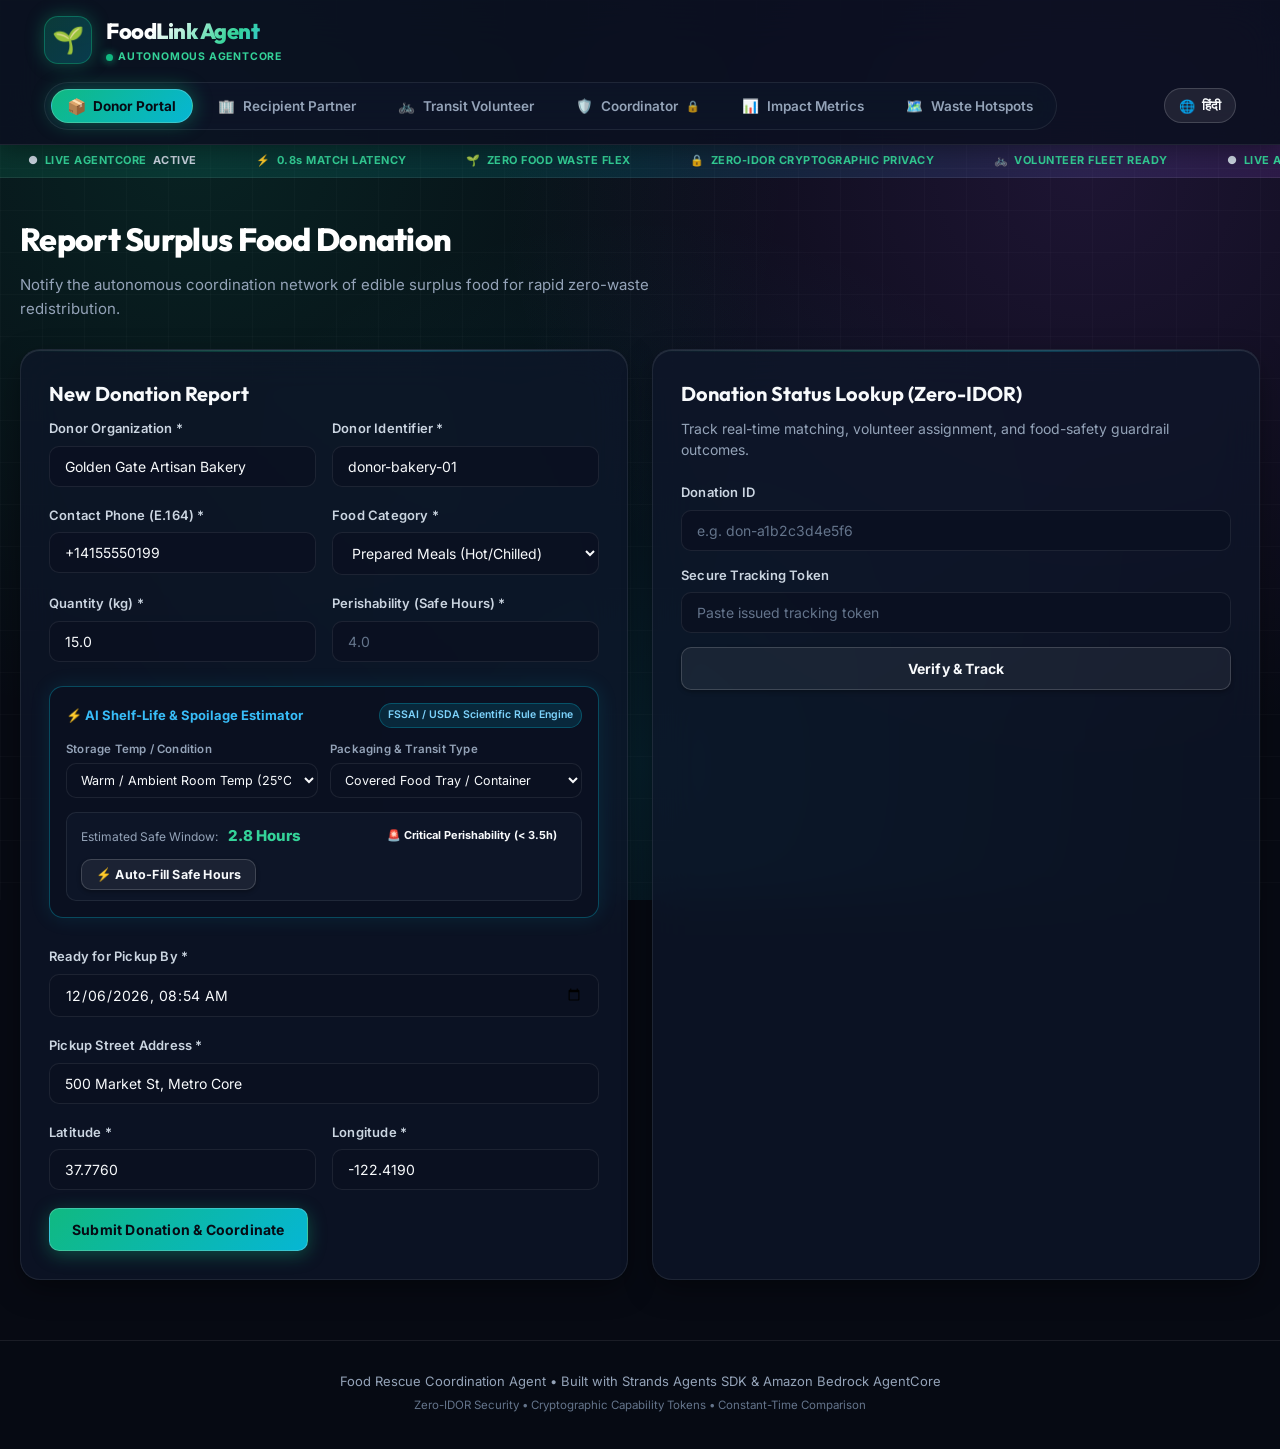
==== commit ee380842: "feat: rename project to FoodLink Agent, purge all hackathon references, and update presentation & le" ====
--- a/frontend/index.html
+++ b/frontend/index.html
@@ -3,8 +3,8 @@
 <head>
   <meta charset="UTF-8">
   <meta name="viewport" content="width=device-width, initial-scale=1.0">
-  <meta name="description" content="Surplus Router: Autonomous food rescue coordination agent matching surplus food to local community partners and shelters with transparent scoring and zero-leak privacy.">
-  <title>Surplus Router — Autonomous Food Rescue Coordination Agent</title>
+  <meta name="description" content="FoodLink Agent: Autonomous food rescue coordination agent matching surplus food to local community partners and shelters with transparent scoring and zero-leak privacy.">
+  <title>FoodLink Agent — Autonomous Food Rescue Coordination</title>
   <!-- Google Fonts: Inter & Outfit -->
   <link rel="preconnect" href="https://fonts.googleapis.com">
   <link rel="preconnect" href="https://fonts.gstatic.com" crossorigin>
@@ -18,7 +18,7 @@
       <div class="logo-group">
         <span class="logo-icon" aria-hidden="true">🌱</span>
         <div class="logo-text">
-          <span class="logo-title">Surplus Router</span>
+          <span class="logo-title">FoodLink Agent</span>
           <span class="logo-badge">Autonomous AgentCore</span>
         </div>
       </div>
--- a/frontend/css/style.css
+++ b/frontend/css/style.css
@@ -1,5 +1,5 @@
 /* ==========================================================================
-   Surplus Router — Next-Gen Cyber-Luxe Design System (Gen-Z Aesthetic)
+   FoodLink Agent — Next-Gen Cyber-Luxe Design System (Gen-Z Aesthetic)
    Ultra-modern Dark Glassmorphism, Electric Neon Accents, Mesh Gradients,
    Smooth Micro-Interactions, and High-Performance Aesthetics.
    ========================================================================== */
